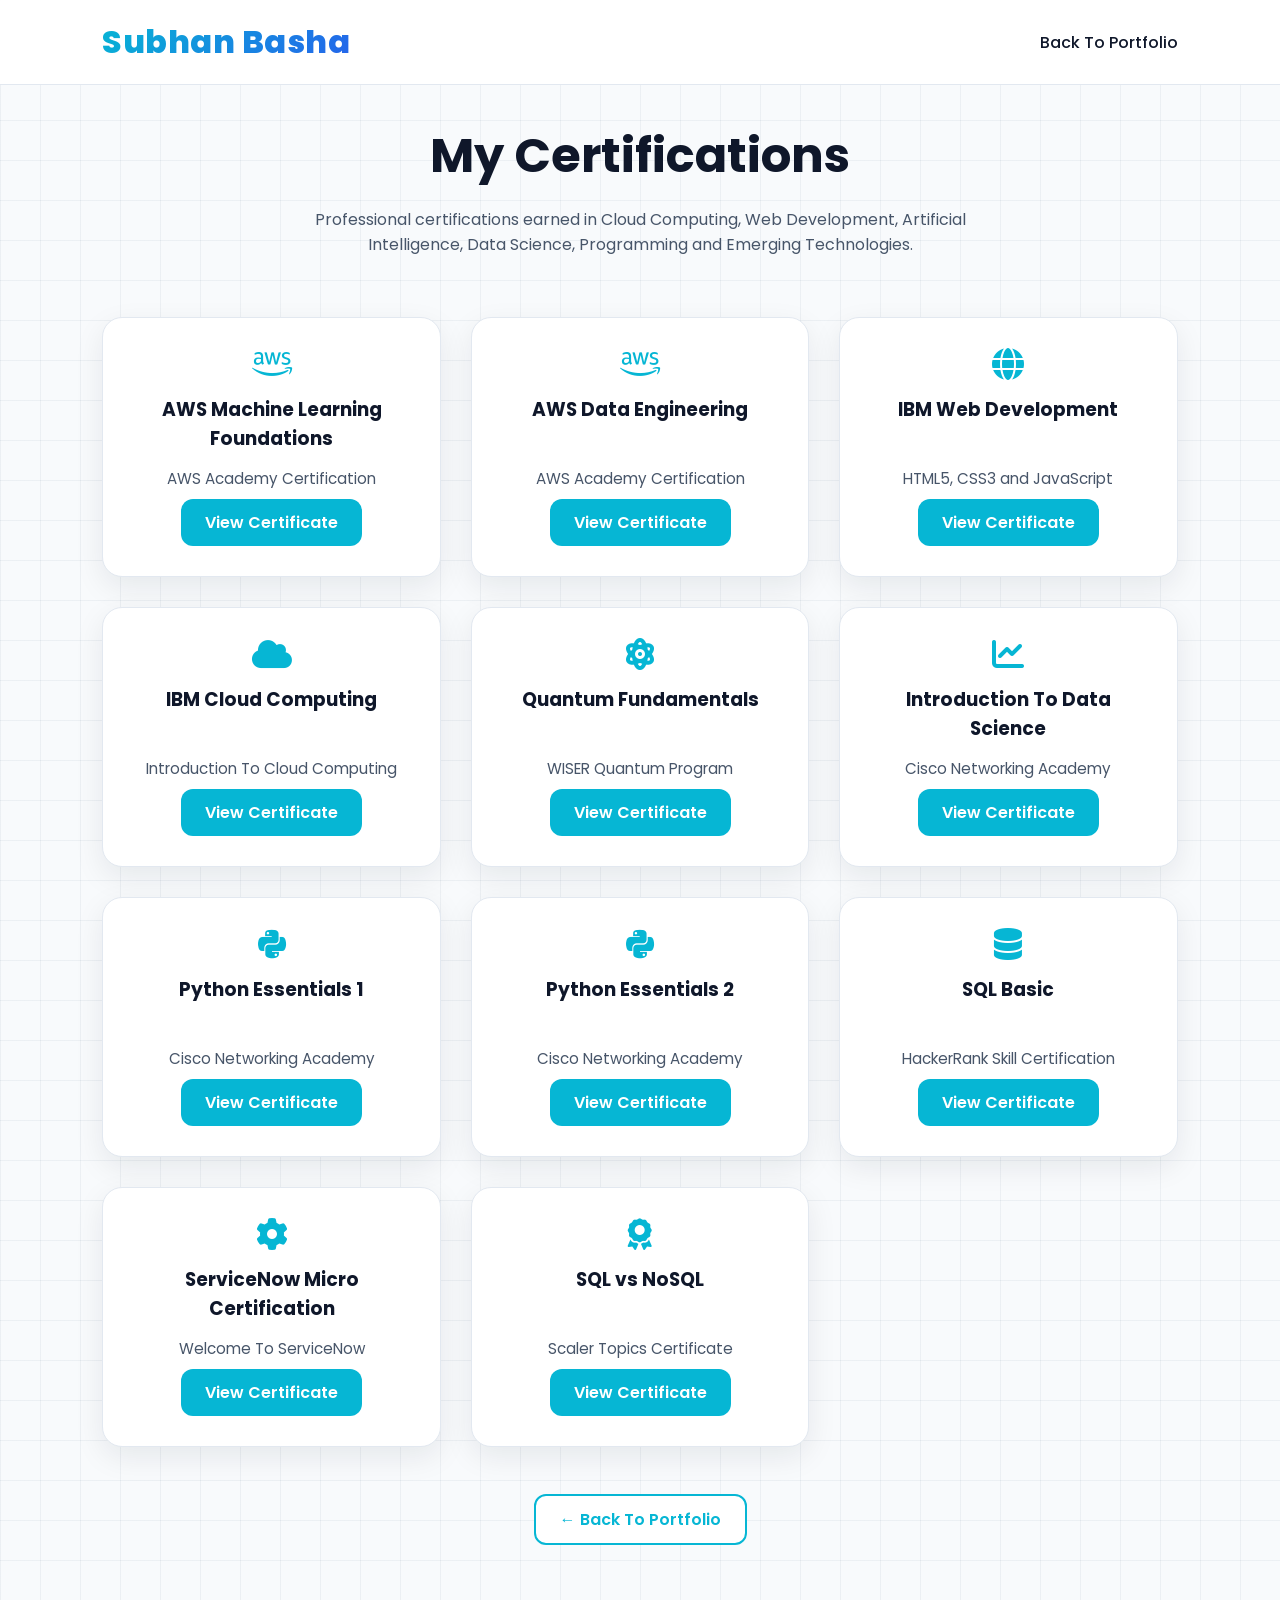
==== certificates.html @ 40c6d158 "Initial commit" ====
<!DOCTYPE html>
<html lang="en">

<head>

    <meta charset="UTF-8">
    <meta name="viewport" content="width=device-width, initial-scale=1.0">

    <title>My Certifications | Shaik Subhan Basha</title>

    <link rel="stylesheet" href="style.css">

    <link href="https://fonts.googleapis.com/css2?family=Poppins:wght@300;400;500;600;700;800&display=swap"
        rel="stylesheet">

    <link rel="stylesheet" href="https://cdnjs.cloudflare.com/ajax/libs/font-awesome/6.5.1/css/all.min.css">

    <style>
        body {

            font-family: 'Poppins', sans-serif;

        }

        .certificates-page {

            min-height: 100vh;

            padding: 120px 8% 80px;

        }

        .certificates-header {

            text-align: center;

            margin-bottom: 60px;

        }

        .certificates-header h1 {

            font-size: 3rem;

            color: var(--heading);

            margin-bottom: 15px;

        }

        .certificates-header p {

            color: var(--text);

            max-width: 700px;

            margin: auto;

        }

        .certificate-grid {

            display: grid;

            grid-template-columns:
                repeat(auto-fit, minmax(320px, 1fr));

            gap: 30px;

        }

        .certificate-card {

            background: white;

            border-radius: 20px;

            padding: 30px;

            border: 1px solid var(--border);

            box-shadow: var(--shadow);

            transition: .3s ease;

        }

        .certificate-card:hover {

            transform: translateY(-8px);

        }

        .certificate-card i {

            font-size: 2rem;

            color: var(--primary);

            margin-bottom: 15px;

        }

        .certificate-card h3 {

            margin-bottom: 12px;

            color: var(--heading);

        }

        .certificate-card p {

            color: var(--text);

            font-size: .95rem;

            margin-bottom: 20px;

        }

        .back-home {

            text-align: center;

            margin-top: 60px;

        }

        .certificate-grid {

            display: grid;

            grid-template-columns:
                repeat(auto-fit, minmax(320px, 1fr));

            gap: 30px;

            align-items: start;

        }

        .certificate-card {

            width: 100%;

            max-width: none;

            min-height: 260px;

        }
    </style>

</head>

<body>

    <header class="header">

        <a href="index.html" class="logo">

            Subhan Basha

        </a>

        <nav class="navbar">

            <a href="index.html">Back To Portfolio</a>

        </nav>

    </header>

    <section class="certificates-page">

        <div class="certificates-header">

            <h1>

                My Certifications

            </h1>

            <p>

                Professional certifications earned in
                Cloud Computing, Web Development,
                Artificial Intelligence, Data Science,
                Programming and Emerging Technologies.

            </p>

        </div>
        <div class="certificate-grid">


        <div class="certificate-card">

            <i class="fa-brands fa-aws"></i>

            <h3>
                AWS Machine Learning Foundations
            </h3>

            <p>
                AWS Academy Certification
            </p>

            <a href="#" onclick="openCertificate('certificates/aws-machine-learning.pdf')" class="btn primary-btn">

                View Certificate

            </a>

        </div>

        <!-- AWS DATA -->

        <div class="certificate-card">

            <i class="fa-brands fa-aws"></i>

            <h3>

                AWS Data Engineering

            </h3>

            <p>

                AWS Academy Certification

            </p>

            <a href="#" onclick="openCertificate('certificates/aws-data-engineering.pdf')" class="btn primary-btn">

                View Certificate

            </a>

        </div>

        <!-- IBM WEB -->

        <div class="certificate-card">

            <i class="fa-solid fa-globe"></i>

            <h3>

                IBM Web Development

            </h3>

            <p>

                HTML5, CSS3 and JavaScript

            </p>

            <a href="#" onclick="openCertificate('certificates/ibm-web-development.pdf')" class="btn primary-btn">

                View Certificate

            </a>

        </div>

        <!-- IBM CLOUD -->

        <div class="certificate-card">

            <i class="fa-solid fa-cloud"></i>

            <h3>

                IBM Cloud Computing

            </h3>

            <p>

                Introduction To Cloud Computing

            </p>

            <a href="#" onclick="openCertificate('certificates/ibm-cloud-computing.pdf')" class="btn primary-btn">

                View Certificate

            </a>

        </div>

        <!-- QUANTUM -->

        <div class="certificate-card">

            <i class="fa-solid fa-atom"></i>

            <h3>

                Quantum Fundamentals

            </h3>

            <p>

                WISER Quantum Program

            </p>

            <a href="#" onclick="openCertificate('certificates/quantum-fundamentals.pdf')" class="btn primary-btn">

                View Certificate

            </a>

        </div>

        <!-- DATA SCIENCE -->

        <div class="certificate-card">

            <i class="fa-solid fa-chart-line"></i>

            <h3>

                Introduction To Data Science

            </h3>

            <p>

                Cisco Networking Academy

            </p>

            <a href="#" onclick="openCertificate('certificates/introduction-to-data-science.pdf')"
                class="btn primary-btn">

                View Certificate

            </a>

        </div>

        <!-- PYTHON 1 -->

        <div class="certificate-card">

            <i class="fa-brands fa-python"></i>

            <h3>

                Python Essentials 1

            </h3>

            <p>

                Cisco Networking Academy

            </p>

            <a href="#" onclick="openCertificate('certificates/python-essentials-1.pdf')" class="btn primary-btn">

                View Certificate

            </a>

        </div>

        <!-- PYTHON 2 -->

        <div class="certificate-card">

            <i class="fa-brands fa-python"></i>

            <h3>

                Python Essentials 2

            </h3>

            <p>

                Cisco Networking Academy

            </p>

            <a href="#" onclick="openCertificate('certificates/python-essentials-2.pdf')" class="btn primary-btn">

                View Certificate

            </a>

        </div>

        <!-- SQL -->

        <div class="certificate-card">

            <i class="fa-solid fa-database"></i>

            <h3>

                SQL Basic

            </h3>

            <p>

                HackerRank Skill Certification

            </p>

            <a href="#" onclick="openCertificate('certificates/sql-basic.pdf')" class="btn primary-btn">

                View Certificate

            </a>

        </div>

        <!-- SERVICENOW -->

        <div class="certificate-card">

            <i class="fa-solid fa-gear"></i>

            <h3>

                ServiceNow Micro Certification

            </h3>

            <p>

                Welcome To ServiceNow

            </p>

            <a href="#" onclick="openCertificate('certificates/servicenow-micro-certification.pdf')"
                class="btn primary-btn">

                View Certificate

            </a>

        </div>

        <!-- SQL NOSQL -->

        <div class="certificate-card">

            <i class="fa-solid fa-award"></i>

            <h3>

                SQL vs NoSQL

            </h3>

            <p>

                Scaler Topics Certificate

            </p>

            <a href="#" onclick="openCertificate('certificates/sql-nosql.png')" class="btn primary-btn">

                View Certificate

            </a>

        </div>

        </div>

        <div class="back-home">

            <a href="index.html" class="btn secondary-btn">

                ← Back To Portfolio

            </a>

        </div>

    </section>
    </section>

    <!-- CERTIFICATE MODAL -->

    <div id="certificateModal" class="modal">

        <span class="close-btn" onclick="closeCertificate()">
            &times;
        </span>

        <iframe id="certificateFrame"></iframe>

    </div>

    <style>
        .modal {

            display: none;

            position: fixed;

            inset: 0;

            background: rgba(0, 0, 0, .85);

            z-index: 99999;

        }

        .modal iframe {

            position: absolute;

            top: 50%;

            left: 50%;

            transform: translate(-50%, -50%);

            width: 90%;

            max-width: 1200px;

            height: 90%;

            background: white;

            border: none;

            border-radius: 15px;

        }

        .close-btn {

            position: absolute;

            top: 15px;

            right: 30px;

            color: white;

            font-size: 45px;

            cursor: pointer;

            z-index: 100000;

        }
    </style>

    <script>

        function openCertificate(pdf) {

            document.getElementById("certificateModal").style.display = "block";

            document.getElementById("certificateFrame").src = pdf;

            document.body.style.overflow = "hidden";

        }

        function closeCertificate() {

            document.getElementById("certificateModal").style.display = "none";

            document.getElementById("certificateFrame").src = "";

            document.body.style.overflow = "auto";

        }

        window.onclick = function (e) {

            const modal = document.getElementById("certificateModal");

            if (e.target === modal) {

                closeCertificate();

            }

        }

    </script>

</body>

</html>
</body>

</html>
---- style.css ----
/* =====================================
   GOOGLE FONT
===================================== */

@import url("https://fonts.googleapis.com/css2?family=Poppins:wght@300;400;500;600;700;800&display=swap");

/* =====================================
   ROOT VARIABLES
===================================== */

:root{

    --primary:#06b6d4;

    --primary-dark:#0891b2;

    --heading:#0f172a;

    --text:#475569;

    --background:#f8fafc;

    --card-bg:#ffffff;

    --border:#e2e8f0;

    --shadow:0 10px 30px rgba(15,23,42,.08);

}

/* =====================================
   RESET
===================================== */

* {
  margin: 0;
  padding: 0;

  box-sizing: border-box;

  font-family: "Poppins", sans-serif;

  scroll-behavior: smooth;
}

body {
  background-color: #f8fafc;

  background-image:
    linear-gradient(rgba(148, 163, 184, 0.12) 1px, transparent 1px),
    linear-gradient(90deg, rgba(148, 163, 184, 0.12) 1px, transparent 1px);

  background-size: 40px 40px;

  color: var(--heading);

  overflow-x: hidden;
}

/* =====================================
   SCROLLBAR
===================================== */

::-webkit-scrollbar {
  width: 10px;
}

::-webkit-scrollbar-track {
  background: #f1f5f9;
}

::-webkit-scrollbar-thumb {
  background: var(--primary);

  border-radius: 10px;
}

/* =====================================
   LOADER
===================================== */

#loader {
  position: fixed;

  inset: 0;

  background: white;

  display: flex;

  justify-content: center;

  align-items: center;

  z-index: 99999;

  transition: 0.6s;
}

.loader-text {
  font-size: 2rem;

  font-weight: 700;

  color: var(--primary);
}

/* =====================================
   SCROLL PROGRESS
===================================== */

#progress-bar {
  position: fixed;

  top: 0;
  left: 0;

  width: 0%;

  height: 4px;

  background: linear-gradient(90deg, #2563eb, #38bdf8);

  z-index: 999999;
}

/* =====================================
   HEADER
===================================== */

.header {
  position: fixed;

  top: 0;
  left: 0;

  width: 100%;

  padding: 18px 8%;

  display: flex;

  justify-content: space-between;

  align-items: center;

  background: rgba(255, 255, 255, 0.95);

  backdrop-filter: blur(12px);

  border-bottom: 1px solid var(--border);

  z-index: 1000;
}

.logo {
  text-decoration: none;

  color: var(--primary);

  font-size: 1.6rem;

  font-weight: 700;
}

.navbar {
  display: flex;

  gap: 30px;
}

.navbar a {
  text-decoration: none;

  color: var(--heading);

  font-weight: 500;

  transition: 0.3s;
}

.navbar a:hover {
  color: var(--primary);
}

.navbar a.active {
  color: var(--primary);
}

#menu-icon {
  display: none;

  font-size: 1.7rem;

  cursor: pointer;
}

/* =====================================
   HERO SECTION
===================================== */

.hero {
  min-height: 100vh;

  display: flex;

  flex-direction: column;

  justify-content: center;

  align-items: center;

  text-align: center;

  padding: 140px 8% 80px;
}

.hero-image {
  margin-bottom: 30px;
}

/* =====================================
   PROFILE IMAGE
===================================== */

.profile-card {
  width: 260px;

  height: 260px;

  border-radius: 50%;

  overflow: hidden;

  border: 5px solid var(--primary);

  box-shadow: 0 15px 40px rgba(37, 99, 235, 0.15);

  background: white;
}

.profile-card img {
  width: 100%;

  height: 100%;

  object-fit: cover;

  object-position: center top;
}

/* =====================================
   HERO CONTENT
===================================== */

.hero-greet {
  color: var(--primary);

  font-size: 0.95rem;

  font-weight: 600;

  text-transform: uppercase;

  letter-spacing: 2px;

  margin-bottom: 15px;
}

.hero-content h1{

    font-size:4.5rem;

    font-weight:800;

    background:linear-gradient(
        135deg,
        #0f172a,
        #06b6d4
    );

    -webkit-background-clip:text;

    -webkit-text-fill-color:transparent;

    line-height:1.1;

    text-shadow:
    0 8px 20px rgba(6,182,212,.12);

    letter-spacing:-2px;

    margin-bottom:15px;

}

.hero-content h3 {
  min-height: 40px;

  color: var(--primary);

  margin-bottom: 20px;
}

.hero-description {
  max-width: 760px;

  margin: auto;

  color: var(--text);

  line-height: 1.9;

  margin-bottom: 25px;
}

.hero-contact {
  margin-top: 25px;

  color: var(--text);

  font-weight: 500;
}

.hero-location {
  margin-top: 10px;

  color: var(--text);
}

/* =====================================
   BUTTONS
===================================== */

.hero-buttons {
  display: flex;

  justify-content: center;

  gap: 15px;

  flex-wrap: wrap;

  margin-top: 20px;
}

.btn {
  padding: 12px 24px;

  border: none;

  border-radius: 12px;

  cursor: pointer;

  text-decoration: none;

  font-weight: 600;

  transition: 0.3s;
}

.primary-btn {
  background: var(--primary);

  color: white;
}

.secondary-btn {
  border: 2px solid var(--primary);

  color: var(--primary);

  background: white;
}

.btn:hover {
  transform: translateY(-4px);
}

/* =====================================
   SOCIAL ICONS
===================================== */

.social-icons {
  display: flex;

  justify-content: center;

  gap: 18px;

  margin-top: 30px;
}

.social-icons a {
  width: 55px;

  height: 55px;

  display: flex;

  justify-content: center;

  align-items: center;

  border-radius: 50%;

  background: white;

  color: var(--heading);

  text-decoration: none;

  border: 1px solid var(--border);

  box-shadow: var(--shadow);

  transition: 0.3s;
}

.social-icons a:hover {
  background: var(--primary);

  color: white;

  transform: translateY(-5px);
}

/* =====================================
   SCROLL DOWN
===================================== */

.scroll-down {
  margin-top: 35px;
}

.scroll-down a {
  font-size: 1.8rem;

  color: var(--primary);

  animation: bounce 1.5s infinite;
}

@keyframes bounce {
  0%,
  100% {
    transform: translateY(0);
  }

  50% {
    transform: translateY(10px);
  }
}
/* =====================================
   COMMON SECTION
===================================== */

.section {
  padding: 100px 8%;
}

.heading {
  text-align: center;

  font-size: 2.8rem;

  font-weight: 700;

  color: var(--heading);

  margin-bottom: 60px;
}

/* =====================================
   STATS SECTION
===================================== */

.stats {
  display: grid;

  grid-template-columns: repeat(auto-fit, minmax(220px, 1fr));

  gap: 25px;

  padding: 40px 8% 80px;
}

.stat-box {
  background: var(--card);

  border: 1px solid var(--border);

  border-radius: 20px;

  padding: 35px;

  text-align: center;

  box-shadow: var(--shadow);

  transition: 0.3s;
}

.stat-box:hover {
  transform: translateY(-8px);
}

.stat-box h2 {
  font-size: 2.5rem;

  color: var(--primary);

  margin-bottom: 10px;
}

.stat-box p {
  color: var(--text);

  font-weight: 500;
}

/* =====================================
   ABOUT SECTION
===================================== */

.about-container {
  max-width: 900px;

  margin: auto;

  background: white;

  padding: 40px;

  border-radius: 25px;

  border: 1px solid var(--border);

  box-shadow: var(--shadow);

  text-align: center;
}

.about-container p {
  color: var(--text);

  line-height: 2;

  margin-bottom: 20px;
}

.about-container p:last-child {
  margin-bottom: 0;
}

/* =====================================
   EDUCATION TIMELINE
===================================== */

.timeline {
  max-width: 900px;

  margin: auto;

  display: flex;

  flex-direction: column;

  gap: 25px;
}

.timeline-item {
  background: white;

  border: 1px solid var(--border);

  border-left: 5px solid var(--primary);

  padding: 30px;

  border-radius: 18px;

  box-shadow: var(--shadow);

  transition: 0.3s;
}

.timeline-item:hover {
  transform: translateX(10px);
}

.timeline-item h3 {
  color: var(--heading);

  margin-bottom: 10px;
}

.timeline-item span {
  display: block;

  color: var(--primary);

  font-weight: 600;

  margin-bottom: 12px;
}

.timeline-item p {
  color: var(--text);

  margin-bottom: 5px;
}

/* =====================================
   SKILLS SECTION
===================================== */

.skills-grid {
  display: grid;

  grid-template-columns: repeat(auto-fit, minmax(280px, 1fr));

  gap: 25px;
}

.skill-card {
  background: white;

  border: 1px solid var(--border);

  border-radius: 20px;

  padding: 30px;

  text-align: center;

  box-shadow: var(--shadow);

  transition: 0.3s;
}

.skill-card:hover {
  transform: translateY(-8px);
}

.skill-card h3 {
  color: var(--primary);

  margin-bottom: 15px;
}

.skill-card p {
  color: var(--text);

  line-height: 1.8;
}

/* =====================================
   EXPERIENCE SECTION
===================================== */

.experience-card {
  max-width: 900px;

  margin: auto;

  background: white;

  border: 1px solid var(--border);

  border-radius: 25px;

  padding: 45px;

  text-align: center;

  box-shadow: var(--shadow);
}

.experience-card h3 {
  color: var(--heading);

  margin-bottom: 15px;
}

.experience-card span {
  display: block;

  color: var(--primary);

  font-weight: 600;

  margin-bottom: 20px;
}

.experience-card p {
  color: var(--text);

  line-height: 1.9;

  margin-bottom: 15px;
}

/* =====================================
   PROJECTS SECTION
===================================== */

.projects-grid {
  display: grid;

  grid-template-columns: repeat(auto-fit, minmax(340px, 1fr));

  gap: 30px;
}

.project-card {
  background: white;

  border: 1px solid var(--border);

  border-radius: 25px;

  padding: 30px;

  box-shadow: var(--shadow);

  transition: 0.3s;
}

.project-card:hover {
  transform: translateY(-10px);
}

.project-card h3 {
  color: var(--heading);

  margin-bottom: 15px;
}

.project-card p {
  color: var(--text);

  line-height: 1.9;

  margin-bottom: 20px;
}

/* =====================================
   PROJECT TAGS
===================================== */

.project-tags {
  display: flex;

  flex-wrap: wrap;

  gap: 10px;

  margin-bottom: 25px;
}

.project-tags span {
  background: rgba(37, 99, 235, 0.08);

  color: var(--primary);

  padding: 8px 14px;

  border-radius: 25px;

  font-size: 0.85rem;

  font-weight: 500;
}

/* =====================================
   PROJECT BUTTON
===================================== */

.project-btn {
  display: inline-flex;

  align-items: center;

  gap: 10px;

  text-decoration: none;

  background: var(--primary);

  color: white;

  padding: 12px 22px;

  border-radius: 12px;

  font-weight: 600;

  transition: 0.3s;
}

.project-btn:hover {
  background: var(--secondary);

  transform: translateY(-3px);
}
/* =====================================
   CERTIFICATES SECTION
===================================== */

.certificate-grid {
  display: grid;

  grid-template-columns: repeat(auto-fit, minmax(260px, 1fr));

  gap: 25px;
}

.certificate-card {
  background: white;

  border: 1px solid var(--border);

  border-radius: 20px;

  padding: 30px;

  text-align: center;

  box-shadow: var(--shadow);

  transition: 0.3s;
}

.certificate-card:hover {
  transform: translateY(-8px);
}

.certificate-card h3 {
  color: var(--heading);

  margin-bottom: 20px;

  min-height: 60px;
}

.certificate-card button {
  background: var(--primary);

  color: white;

  border: none;

  padding: 12px 20px;

  border-radius: 12px;

  cursor: pointer;

  font-weight: 600;

  transition: 0.3s;
}

.certificate-card button:hover {
  background: var(--secondary);
}

/* =====================================
   MODAL
===================================== */

.modal {
  display: none;

  position: fixed;

  inset: 0;

  background: rgba(15, 23, 42, 0.85);

  backdrop-filter: blur(5px);

  z-index: 99999;
}

.modal iframe {
  width: 90%;

  max-width: 1000px;

  height: 85%;

  position: absolute;

  top: 50%;

  left: 50%;

  transform: translate(-50%, -50%);

  background: white;

  border: none;

  border-radius: 15px;
}

.close-btn {
  position: absolute;

  top: 20px;

  right: 30px;

  color: white;

  font-size: 2.5rem;

  cursor: pointer;

  z-index: 100000;
}

/* =====================================
   CONTACT SECTION
===================================== */

.contact-grid {
  display: grid;

  grid-template-columns: repeat(auto-fit, minmax(240px, 1fr));

  gap: 25px;
}

.contact-card {
  background: white;

  border: 1px solid var(--border);

  border-radius: 20px;

  padding: 30px;

  text-align: center;

  box-shadow: var(--shadow);

  transition: 0.3s;
}

.contact-card:hover {
  transform: translateY(-8px);
}

.contact-card i {
  font-size: 2rem;

  color: var(--primary);

  margin-bottom: 15px;
}

.contact-card h3 {
  margin-bottom: 10px;

  color: var(--heading);
}

.contact-card p {
  color: var(--text);
}

.contact-card a {
  color: var(--primary);

  text-decoration: none;

  font-weight: 600;
}

/* =====================================
   FOOTER
===================================== */

footer {
  margin-top: 80px;

  background: white;

  border-top: 1px solid var(--border);

  padding: 50px 20px;

  text-align: center;
}

.footer-content h3 {
  color: var(--heading);

  margin-bottom: 15px;
}

.footer-content p {
  color: var(--text);
}

.footer-socials {
  display: flex;

  justify-content: center;

  gap: 15px;

  margin: 25px 0;
}

.footer-socials a {
  width: 50px;

  height: 50px;

  border-radius: 50%;

  display: flex;

  justify-content: center;

  align-items: center;

  text-decoration: none;

  background: white;

  color: var(--heading);

  border: 1px solid var(--border);

  box-shadow: var(--shadow);

  transition: 0.3s;
}

.footer-socials a:hover {
  background: var(--primary);

  color: white;

  transform: translateY(-5px);
}

.copyright {
  margin-top: 20px;

  font-size: 0.95rem;
}

/* =====================================
   TOP BUTTON
===================================== */

#topBtn {
  position: fixed;

  bottom: 25px;

  right: 25px;

  width: 55px;

  height: 55px;

  border: none;

  border-radius: 50%;

  background: var(--primary);

  color: white;

  cursor: pointer;

  display: none;

  z-index: 1000;

  box-shadow: var(--shadow);
}

#topBtn:hover {
  background: var(--secondary);
}

/* =====================================
   REVEAL ANIMATION
===================================== */

.reveal {
  opacity: 0;

  transform: translateY(25px) scale(0.99);

  transition:
    opacity 0.4s ease,
    transform 0.4s ease;
}

.reveal.active {
  opacity: 1;

  transform: translateY(0) scale(1);
}

/* =====================================
   RESPONSIVE
===================================== */

@media (max-width: 991px) {
  .navbar {
    display: none;
  }

  #menu-icon {
    display: block;
  }

  .hero-content h1 {
    font-size: 3rem;
  }

  .profile-card {
    width: 220px;

    height: 220px;
  }
}

@media (max-width: 768px) {
  .section {
    padding: 80px 6%;
  }

  .hero {
    padding: 120px 6% 60px;
  }

  .hero-content h1 {
    font-size: 2.3rem;
  }

  .hero-description {
    font-size: 0.95rem;
  }

  .hero-buttons {
    flex-direction: column;

    align-items: center;
  }

  .btn {
    width: 220px;

    text-align: center;
  }

  .profile-card {
    width: 180px;

    height: 180px;
  }

  .modal iframe {
    width: 95%;

    height: 80%;
  }
}

@media (max-width: 480px) {
  .heading {
    font-size: 2rem;
  }

  .hero-content h1 {
    font-size: 2rem;
  }

  .stat-box h2 {
    font-size: 2rem;
  }

  .project-tags {
    justify-content: center;
  }
}
.contact-box {
  max-width: 700px;

  margin: auto;

  background: white;

  border: 1px solid var(--border);

  border-radius: 25px;

  padding: 40px;

  box-shadow: var(--shadow);
}

.contact-item {
  display: flex;

  align-items: center;

  gap: 15px;

  padding: 18px 0;

  border-bottom: 1px solid #e5e7eb;
}

.contact-item:last-child {
  border-bottom: none;
}

.contact-item i {
  color: var(--primary);

  font-size: 1.3rem;

  width: 30px;
}

.contact-item span {
  color: var(--heading);

  font-weight: 500;
}
.stat-box,
.skill-card,
.project-card {
  opacity: 0;

  transform: translateY(40px);

  transition:
    opacity 0.8s ease,
    transform 0.8s ease,
    box-shadow 0.3s ease;

  transition-delay: var(--reveal-delay, 0ms);

  will-change: transform, opacity;
}

.stat-box.show,
.skill-card.show,
.project-card.show {
  opacity: 1;

  transform: translateY(0);
}

/* Certificates page cards always visible */

.certificate-card {
  opacity: 1;

  transform: none;
}
.certificate-main-card {
  max-width: 700px;

  margin: 40px auto;

  background: white;

  padding: 50px;

  border-radius: 25px;

  text-align: center;

  border: 1px solid #e5e7eb;

  box-shadow: 0 10px 30px rgba(0, 0, 0, 0.08);
}

.certificate-main-card i {
  font-size: 4rem;

  color: #2563eb;

  margin-bottom: 20px;
}

.certificate-main-card h3 {
  font-size: 2rem;

  color: #0f172a;

  margin-bottom: 15px;
}

.certificate-main-card p {
  color: #64748b;

  margin-bottom: 25px;
}
/* GitHub */
.social-icons a:nth-child(1) i {
  color: #181717;
}

/* LinkedIn */
.social-icons a:nth-child(2) i {
  color: #0a66c2;
}

/* Email */
.social-icons a:nth-child(3) i {
  color: #ea4335;
}

/* LeetCode */
.social-icons a:nth-child(4) i {
  color: #ffa116;
}

/* HackerRank */
.social-icons a:nth-child(5) i {
  color: #2ec866;
}

/* CodeChef */
.social-icons a:nth-child(6) i {
  color: #5b4638;
}
.social-icons a:hover {
  transform: translateY(-6px) scale(1.08);
}

.social-icons a {
  transition: all 0.3s ease;
}
/* PREMIUM BUTTON HOVER EFFECT */

.btn {
  transition:
    transform 0.3s ease,
    box-shadow 0.3s ease,
    background 0.3s ease,
    color 0.3s ease;
}

.btn:hover {
  transform: translateY(-5px) scale(1.03);

  box-shadow: 0 15px 35px rgba(37, 99, 235, 0.25);
}

/* Primary Buttons */

.primary-btn:hover {
  background: #1d4ed8;
}

/* Secondary Buttons */

.secondary-btn:hover {
  background: #2563eb;

  color: white;
}
.btn:hover {
  transform: translateY(-5px) scale(1.03);

  box-shadow:
    0 0 25px rgba(37, 99, 235, 0.35),
    0 15px 35px rgba(37, 99, 235, 0.2);
}
/* FOOTER SOCIAL ICON COLORS */

.footer .social-icons a:nth-child(1) i {
  color: #181717; /* GitHub */
}

.footer .social-icons a:nth-child(2) i {
  color: #0a66c2; /* LinkedIn */
}

.footer .social-icons a:nth-child(3) i {
  color: #ea4335; /* Email */
}
.footer .social-icons a {
  transition: all 0.3s ease;
}

.footer .social-icons a:hover {
  transform: translateY(-6px) scale(1.1);
}
.footer .social-icons a:nth-child(1):hover {
  box-shadow: 0 0 20px rgba(24, 23, 23, 0.25);
}

.footer .social-icons a:nth-child(2):hover {
  box-shadow: 0 0 20px rgba(10, 102, 194, 0.35);
}

.footer .social-icons a:nth-child(3):hover {
  box-shadow: 0 0 20px rgba(234, 67, 53, 0.35);
}
/* FOOTER ICON COLORS */

.footer-socials a:nth-child(1) i{
    color:#181717;
}

.footer-socials a:nth-child(2) i{
    color:#0A66C2;
}

.footer-socials a:nth-child(3) i{
    color:#EA4335;
}

/* HOVER EFFECT */

.footer-socials a{
    transition:all .3s ease;
}

.footer-socials a:hover{
    transform:translateY(-6px) scale(1.1);
}

/* GLOW */

.footer-socials a:nth-child(1):hover{
    box-shadow:0 0 20px rgba(24,23,23,.25);
}

.footer-socials a:nth-child(2):hover{
    box-shadow:0 0 20px rgba(10,102,194,.35);
}

.footer-socials a:nth-child(3):hover{
    box-shadow:0 0 20px rgba(234,67,53,.35);
}
.logo{

    color:#0f172a !important;

}

.heading{

    color:#0f172a !important;

}

.primary-btn{

    background:#06b6d4 !important;

    border-color:#06b6d4 !important;

}

.primary-btn:hover{

    background:#0891b2 !important;

}

.secondary-btn{

    color:#06b6d4 !important;

    border-color:#06b6d4 !important;

}

.secondary-btn:hover{

    background:#06b6d4 !important;

    color:white !important;

}
/* LOGO STYLING */

.logo{

    font-size:2rem;

    font-weight:800;

    background:linear-gradient(
        135deg,
        #06b6d4,
        #2563eb
    );

    -webkit-background-clip:text;

    -webkit-text-fill-color:transparent;

    letter-spacing:.5px;

}
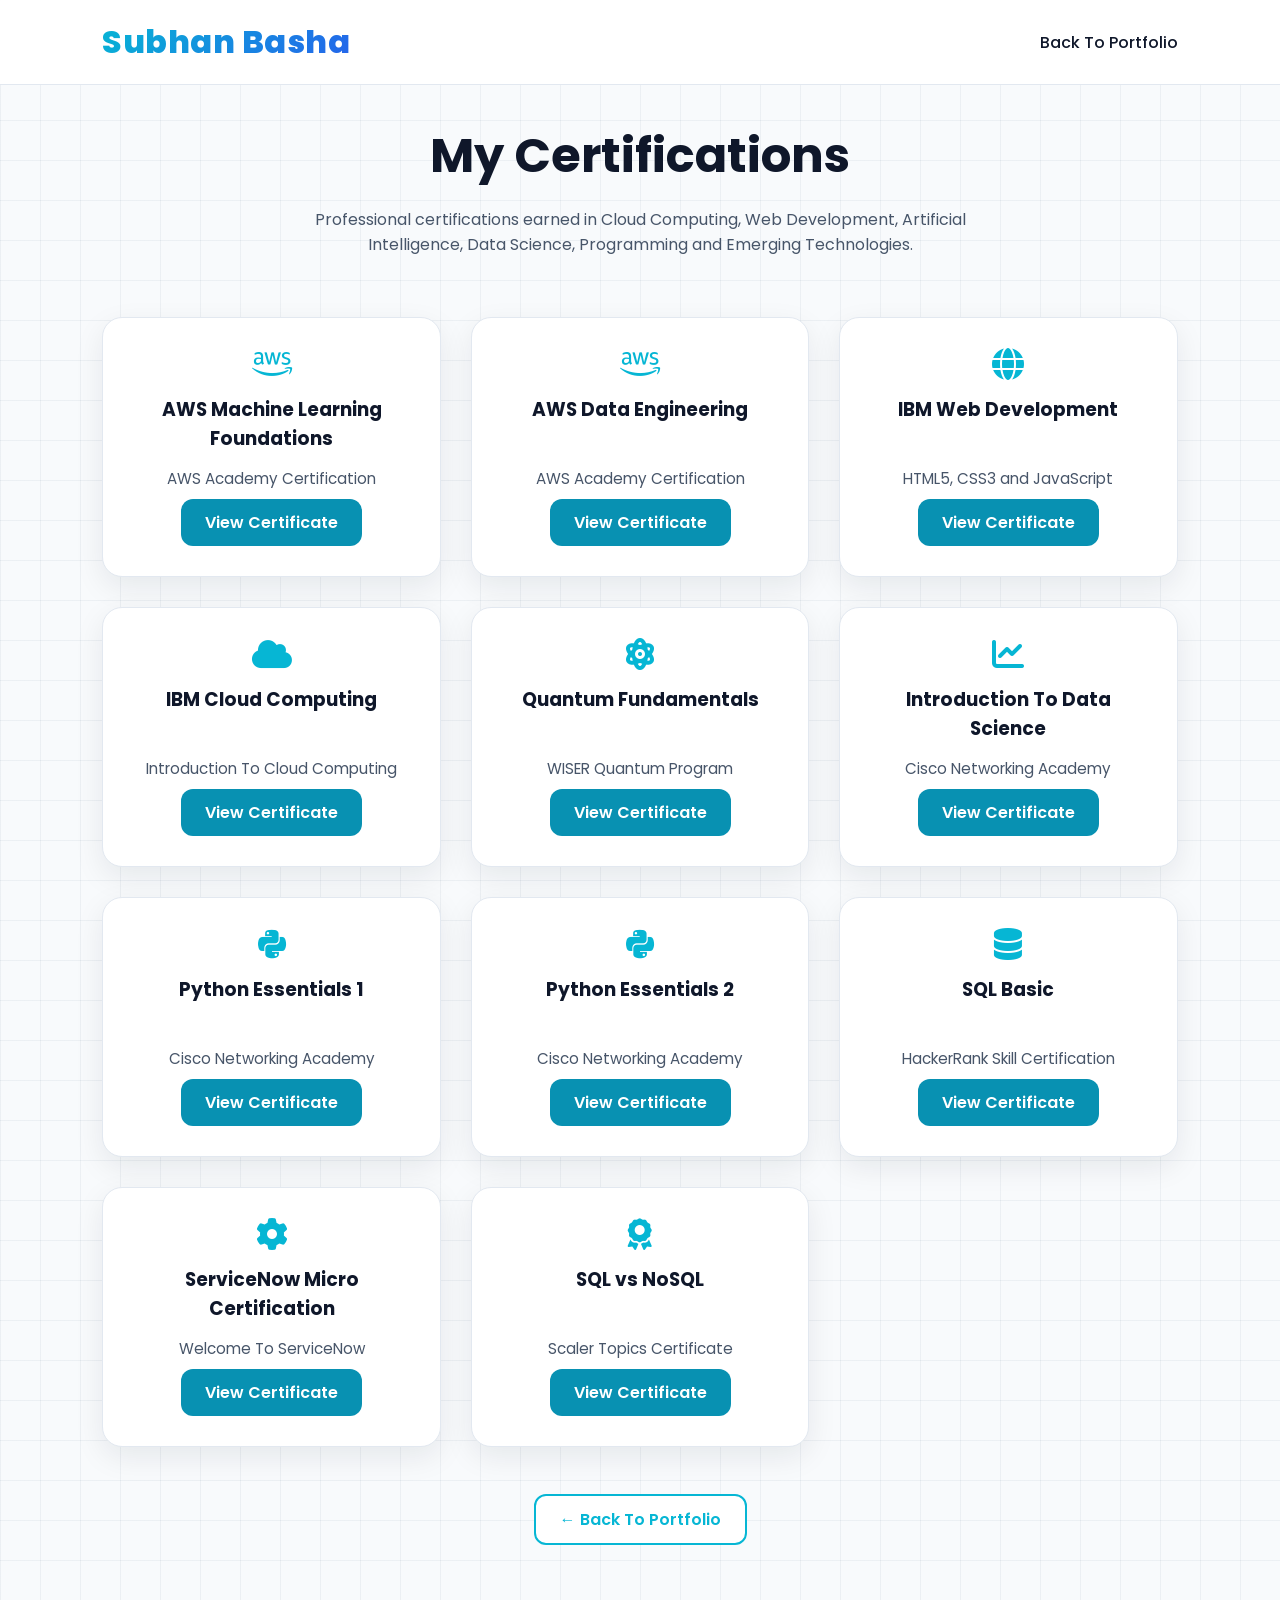
==== commit b7bf9fb5: "Initial commit" ====
--- a/certificates.html
+++ b/certificates.html
@@ -194,287 +194,287 @@
         <div class="certificate-grid">
 
 
-        <div class="certificate-card">
-
-            <i class="fa-brands fa-aws"></i>
-
-            <h3>
-                AWS Machine Learning Foundations
-            </h3>
-
-            <p>
-                AWS Academy Certification
-            </p>
-
-            <a href="#" onclick="openCertificate('certificates/aws-machine-learning.pdf')" class="btn primary-btn">
-
-                View Certificate
-
-            </a>
-
-        </div>
-
-        <!-- AWS DATA -->
-
-        <div class="certificate-card">
-
-            <i class="fa-brands fa-aws"></i>
-
-            <h3>
-
-                AWS Data Engineering
-
-            </h3>
-
-            <p>
-
-                AWS Academy Certification
-
-            </p>
-
-            <a href="#" onclick="openCertificate('certificates/aws-data-engineering.pdf')" class="btn primary-btn">
-
-                View Certificate
-
-            </a>
-
-        </div>
-
-        <!-- IBM WEB -->
-
-        <div class="certificate-card">
-
-            <i class="fa-solid fa-globe"></i>
-
-            <h3>
-
-                IBM Web Development
-
-            </h3>
-
-            <p>
-
-                HTML5, CSS3 and JavaScript
-
-            </p>
-
-            <a href="#" onclick="openCertificate('certificates/ibm-web-development.pdf')" class="btn primary-btn">
-
-                View Certificate
-
-            </a>
-
-        </div>
-
-        <!-- IBM CLOUD -->
-
-        <div class="certificate-card">
-
-            <i class="fa-solid fa-cloud"></i>
-
-            <h3>
-
-                IBM Cloud Computing
-
-            </h3>
-
-            <p>
-
-                Introduction To Cloud Computing
-
-            </p>
-
-            <a href="#" onclick="openCertificate('certificates/ibm-cloud-computing.pdf')" class="btn primary-btn">
-
-                View Certificate
-
-            </a>
-
-        </div>
-
-        <!-- QUANTUM -->
-
-        <div class="certificate-card">
-
-            <i class="fa-solid fa-atom"></i>
-
-            <h3>
-
-                Quantum Fundamentals
-
-            </h3>
-
-            <p>
-
-                WISER Quantum Program
-
-            </p>
-
-            <a href="#" onclick="openCertificate('certificates/quantum-fundamentals.pdf')" class="btn primary-btn">
-
-                View Certificate
-
-            </a>
-
-        </div>
-
-        <!-- DATA SCIENCE -->
-
-        <div class="certificate-card">
-
-            <i class="fa-solid fa-chart-line"></i>
-
-            <h3>
-
-                Introduction To Data Science
-
-            </h3>
-
-            <p>
-
-                Cisco Networking Academy
-
-            </p>
-
-            <a href="#" onclick="openCertificate('certificates/introduction-to-data-science.pdf')"
-                class="btn primary-btn">
-
-                View Certificate
-
-            </a>
-
-        </div>
-
-        <!-- PYTHON 1 -->
-
-        <div class="certificate-card">
-
-            <i class="fa-brands fa-python"></i>
-
-            <h3>
-
-                Python Essentials 1
-
-            </h3>
-
-            <p>
-
-                Cisco Networking Academy
-
-            </p>
-
-            <a href="#" onclick="openCertificate('certificates/python-essentials-1.pdf')" class="btn primary-btn">
-
-                View Certificate
-
-            </a>
-
-        </div>
-
-        <!-- PYTHON 2 -->
-
-        <div class="certificate-card">
-
-            <i class="fa-brands fa-python"></i>
-
-            <h3>
-
-                Python Essentials 2
-
-            </h3>
-
-            <p>
-
-                Cisco Networking Academy
-
-            </p>
-
-            <a href="#" onclick="openCertificate('certificates/python-essentials-2.pdf')" class="btn primary-btn">
-
-                View Certificate
-
-            </a>
-
-        </div>
-
-        <!-- SQL -->
-
-        <div class="certificate-card">
-
-            <i class="fa-solid fa-database"></i>
-
-            <h3>
-
-                SQL Basic
-
-            </h3>
-
-            <p>
-
-                HackerRank Skill Certification
-
-            </p>
-
-            <a href="#" onclick="openCertificate('certificates/sql-basic.pdf')" class="btn primary-btn">
-
-                View Certificate
-
-            </a>
-
-        </div>
-
-        <!-- SERVICENOW -->
-
-        <div class="certificate-card">
-
-            <i class="fa-solid fa-gear"></i>
-
-            <h3>
-
-                ServiceNow Micro Certification
-
-            </h3>
-
-            <p>
-
-                Welcome To ServiceNow
-
-            </p>
-
-            <a href="#" onclick="openCertificate('certificates/servicenow-micro-certification.pdf')"
-                class="btn primary-btn">
-
-                View Certificate
-
-            </a>
-
-        </div>
-
-        <!-- SQL NOSQL -->
-
-        <div class="certificate-card">
-
-            <i class="fa-solid fa-award"></i>
-
-            <h3>
-
-                SQL vs NoSQL
-
-            </h3>
-
-            <p>
-
-                Scaler Topics Certificate
-
-            </p>
-
-            <a href="#" onclick="openCertificate('certificates/sql-nosql.png')" class="btn primary-btn">
-
-                View Certificate
-
-            </a>
-
-        </div>
+            <div class="certificate-card">
+
+                <i class="fa-brands fa-aws"></i>
+
+                <h3>
+                    AWS Machine Learning Foundations
+                </h3>
+
+                <p>
+                    AWS Academy Certification
+                </p>
+
+                <a href="#" onclick="openCertificate('certificates/aws-machine-learning.pdf')" class="btn primary-btn">
+
+                    View Certificate
+
+                </a>
+
+            </div>
+
+            <!-- AWS DATA -->
+
+            <div class="certificate-card">
+
+                <i class="fa-brands fa-aws"></i>
+
+                <h3>
+
+                    AWS Data Engineering
+
+                </h3>
+
+                <p>
+
+                    AWS Academy Certification
+
+                </p>
+
+                <a href="#" onclick="openCertificate('certificates/aws-data-engineering.pdf')" class="btn primary-btn">
+
+                    View Certificate
+
+                </a>
+
+            </div>
+
+            <!-- IBM WEB -->
+
+            <div class="certificate-card">
+
+                <i class="fa-solid fa-globe"></i>
+
+                <h3>
+
+                    IBM Web Development
+
+                </h3>
+
+                <p>
+
+                    HTML5, CSS3 and JavaScript
+
+                </p>
+
+                <a href="#" onclick="openCertificate('certificates/ibm-web-development.pdf')" class="btn primary-btn">
+
+                    View Certificate
+
+                </a>
+
+            </div>
+
+            <!-- IBM CLOUD -->
+
+            <div class="certificate-card">
+
+                <i class="fa-solid fa-cloud"></i>
+
+                <h3>
+
+                    IBM Cloud Computing
+
+                </h3>
+
+                <p>
+
+                    Introduction To Cloud Computing
+
+                </p>
+
+                <a href="#" onclick="openCertificate('certificates/ibm-cloud-computing.pdf')" class="btn primary-btn">
+
+                    View Certificate
+
+                </a>
+
+            </div>
+
+            <!-- QUANTUM -->
+
+            <div class="certificate-card">
+
+                <i class="fa-solid fa-atom"></i>
+
+                <h3>
+
+                    Quantum Fundamentals
+
+                </h3>
+
+                <p>
+
+                    WISER Quantum Program
+
+                </p>
+
+                <a href="#" onclick="openCertificate('certificates/quantum-fundamentals.pdf')" class="btn primary-btn">
+
+                    View Certificate
+
+                </a>
+
+            </div>
+
+            <!-- DATA SCIENCE -->
+
+            <div class="certificate-card">
+
+                <i class="fa-solid fa-chart-line"></i>
+
+                <h3>
+
+                    Introduction To Data Science
+
+                </h3>
+
+                <p>
+
+                    Cisco Networking Academy
+
+                </p>
+
+                <a href="#" onclick="openCertificate('certificates/introduction-to-data-science.pdf')"
+                    class="btn primary-btn">
+
+                    View Certificate
+
+                </a>
+
+            </div>
+
+            <!-- PYTHON 1 -->
+
+            <div class="certificate-card">
+
+                <i class="fa-brands fa-python"></i>
+
+                <h3>
+
+                    Python Essentials 1
+
+                </h3>
+
+                <p>
+
+                    Cisco Networking Academy
+
+                </p>
+
+                <a href="#" onclick="openCertificate('certificates/python-essentials-1.pdf')" class="btn primary-btn">
+
+                    View Certificate
+
+                </a>
+
+            </div>
+
+            <!-- PYTHON 2 -->
+
+            <div class="certificate-card">
+
+                <i class="fa-brands fa-python"></i>
+
+                <h3>
+
+                    Python Essentials 2
+
+                </h3>
+
+                <p>
+
+                    Cisco Networking Academy
+
+                </p>
+
+                <a href="#" onclick="openCertificate('certificates/python-essentials-2.pdf')" class="btn primary-btn">
+
+                    View Certificate
+
+                </a>
+
+            </div>
+
+            <!-- SQL -->
+
+            <div class="certificate-card">
+
+                <i class="fa-solid fa-database"></i>
+
+                <h3>
+
+                    SQL Basic
+
+                </h3>
+
+                <p>
+
+                    HackerRank Skill Certification
+
+                </p>
+
+                <a href="#" onclick="openCertificate('certificates/sql-basic.pdf')" class="btn primary-btn">
+
+                    View Certificate
+
+                </a>
+
+            </div>
+
+            <!-- SERVICENOW -->
+
+            <div class="certificate-card">
+
+                <i class="fa-solid fa-gear"></i>
+
+                <h3>
+
+                    ServiceNow Micro Certification
+
+                </h3>
+
+                <p>
+
+                    Welcome To ServiceNow
+
+                </p>
+
+                <a href="#" onclick="openCertificate('certificates/servicenow-micro-certification.pdf')"
+                    class="btn primary-btn">
+
+                    View Certificate
+
+                </a>
+
+            </div>
+
+            <!-- SQL NOSQL -->
+
+            <div class="certificate-card">
+
+                <i class="fa-solid fa-award"></i>
+
+                <h3>
+
+                    SQL vs NoSQL
+
+                </h3>
+
+                <p>
+
+                    Scaler Topics Certificate
+
+                </p>
+
+                <a href="#" onclick="openCertificate('certificates/sql-nosql.png')" class="btn primary-btn">
+
+                    View Certificate
+
+                </a>
+
+            </div>
 
         </div>
 
--- a/style.css
+++ b/style.css
@@ -801,9 +801,21 @@
 }
 
 .project-btn:hover {
-  background: var(--secondary);
-
-  transform: translateY(-3px);
+
+  background: #0e7490;
+
+  color: white !important;
+
+  transform: translateY(-4px);
+
+  box-shadow: 0 12px 30px rgba(8,145,178,.35);
+
+}
+
+.project-btn:hover i {
+
+  color: white !important;
+
 }
 /* =====================================
    CERTIFICATES SECTION
@@ -1118,23 +1130,68 @@
 ===================================== */
 
 @media (max-width: 991px) {
-  .navbar {
-    display: none;
-  }
-
-  #menu-icon {
-    display: block;
-  }
-
-  .hero-content h1 {
-    font-size: 3rem;
-  }
-
-  .profile-card {
-    width: 220px;
-
-    height: 220px;
-  }
+
+  #menu-icon{
+    display:block;
+    cursor:pointer;
+  }
+
+  .navbar{
+
+    position:absolute;
+
+    top:100%;
+
+    left:0;
+
+    width:100%;
+
+    background:white;
+
+    display:none;
+
+    flex-direction:column;
+
+    align-items:center;
+
+    gap:20px;
+
+    padding:20px 0;
+
+    border-top:1px solid #e5e7eb;
+
+    box-shadow:0 10px 20px rgba(0,0,0,.08);
+
+  }
+
+  .navbar.active{
+
+    display:flex;
+
+    position:absolute;
+
+    top:100%;
+
+    left:0;
+
+    width:100%;
+
+    background:white;
+
+    z-index:1000;
+    display:none !important;
+
+}
+
+  .hero-content h1{
+    font-size:3rem;
+  }
+
+  .profile-card{
+    width:220px;
+    height:220px;
+  }
+
 }
 
 @media (max-width: 768px) {
@@ -1366,8 +1423,12 @@
 
 /* Primary Buttons */
 
-.primary-btn:hover {
-  background: #1d4ed8;
+.primary-btn:hover{
+
+    background:#0891b2 !important;
+
+    color:#ffffff !important;
+
 }
 
 /* Secondary Buttons */
@@ -1384,37 +1445,7 @@
     0 0 25px rgba(37, 99, 235, 0.35),
     0 15px 35px rgba(37, 99, 235, 0.2);
 }
-/* FOOTER SOCIAL ICON COLORS */
-
-.footer .social-icons a:nth-child(1) i {
-  color: #181717; /* GitHub */
-}
-
-.footer .social-icons a:nth-child(2) i {
-  color: #0a66c2; /* LinkedIn */
-}
-
-.footer .social-icons a:nth-child(3) i {
-  color: #ea4335; /* Email */
-}
-.footer .social-icons a {
-  transition: all 0.3s ease;
-}
-
-.footer .social-icons a:hover {
-  transform: translateY(-6px) scale(1.1);
-}
-.footer .social-icons a:nth-child(1):hover {
-  box-shadow: 0 0 20px rgba(24, 23, 23, 0.25);
-}
-
-.footer .social-icons a:nth-child(2):hover {
-  box-shadow: 0 0 20px rgba(10, 102, 194, 0.35);
-}
-
-.footer .social-icons a:nth-child(3):hover {
-  box-shadow: 0 0 20px rgba(234, 67, 53, 0.35);
-}
+
 /* FOOTER ICON COLORS */
 
 .footer-socials a:nth-child(1) i{
@@ -1452,31 +1483,7 @@
 .footer-socials a:nth-child(3):hover{
     box-shadow:0 0 20px rgba(234,67,53,.35);
 }
-.logo{
-
-    color:#0f172a !important;
-
-}
-
-.heading{
-
-    color:#0f172a !important;
-
-}
-
-.primary-btn{
-
-    background:#06b6d4 !important;
-
-    border-color:#06b6d4 !important;
-
-}
-
-.primary-btn:hover{
-
-    background:#0891b2 !important;
-
-}
+
 
 .secondary-btn{
 
@@ -1513,4 +1520,66 @@
 
     letter-spacing:.5px;
 
+}
+.primary-btn{
+
+    background:#0891b2 !important;
+
+    color:#ffffff !important;
+
+    border:none;
+
+}
+
+.primary-btn:hover{
+
+    background:#0e7490 !important;
+
+    color:#ffffff !important;
+
+    transform:translateY(-4px);
+
+    box-shadow:0 12px 30px rgba(8,145,178,.35);
+
+}
+
+.primary-btn:hover i{
+
+    color:#ffffff !important;
+
+}
+#menu-icon{
+    display:none;
+    font-size:2rem;
+    cursor:pointer;
+}
+
+@media (max-width:768px){
+
+    #menu-icon{
+        display:block;
+    }
+
+    .navbar{
+        display:none;
+        position:absolute;
+        top:100%;
+        left:0;
+        width:100%;
+        background:white;
+        flex-direction:column;
+        align-items:center;
+        padding:20px 0;
+        gap:20px;
+        box-shadow:0 10px 20px rgba(0,0,0,.1);
+    }
+
+    .navbar.active{
+        display:flex;
+    }
+}
+.navbar.active{
+
+    display:flex !important;
+
 }
